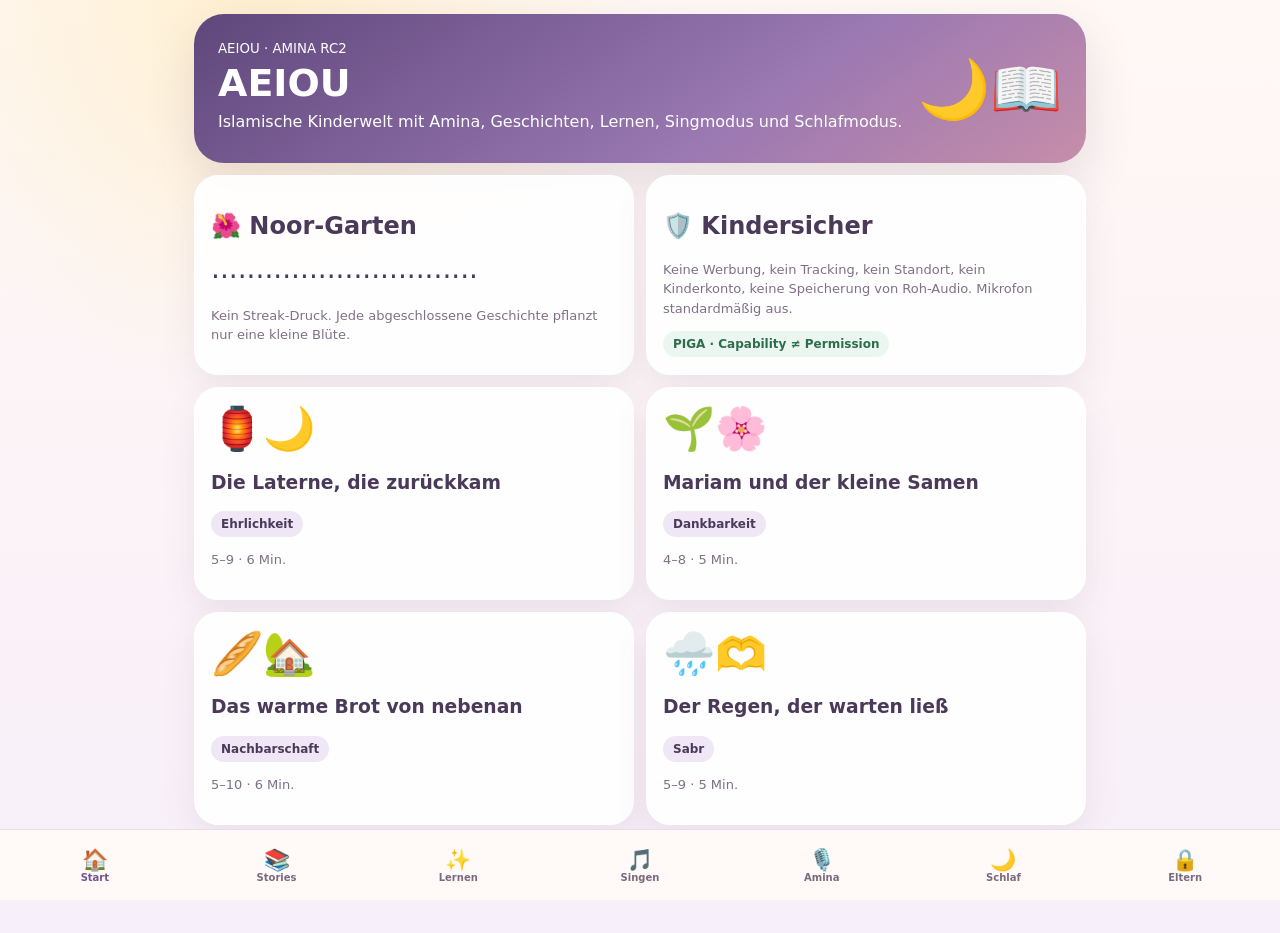
==== aeiou/index.html @ aceead56 "feat(aeiou): publish rendered Amina RC2" ====
<!doctype html><html lang="de"><head><meta charset="utf-8"><meta name="viewport" content="width=device-width,initial-scale=1,viewport-fit=cover"><meta name="theme-color" content="#72538f"><link rel="manifest" href="./manifest.webmanifest"><title>AEIOU – Amina RC2</title><style>
:root{--ink:#4b3959;--vio:#72538f;--rose:#f4c5d2;--gold:#f4cf7b;--bg:#fff8f5;--card:#fff;--muted:#806f87}*{box-sizing:border-box}body{margin:0;background:radial-gradient(circle at 20% 0,#fff0d1,transparent 28%),linear-gradient(180deg,#fff8f5,#f7eff9);color:var(--ink);font-family:ui-rounded,system-ui,-apple-system,"Segoe UI",sans-serif}.shell{max-width:920px;margin:auto;padding:14px 14px 108px}.hero{padding:24px;border-radius:30px;background:linear-gradient(145deg,#5e477b,#9a78b2 62%,#c68ea9);color:#fff;box-shadow:0 18px 48px #5d406126}.hero h1{margin:4px 0;font-size:38px}.hero p{margin:5px 0;line-height:1.5}.row{display:flex;gap:9px;flex-wrap:wrap;align-items:center}.grid{display:grid;grid-template-columns:repeat(2,1fr);gap:12px;margin-top:12px}.card{background:#ffffffed;border:1px solid #fff;border-radius:24px;padding:16px;box-shadow:0 14px 34px #684e6c18}.story{cursor:pointer}.art{font-size:42px}.muted{color:var(--muted);font-size:13px;line-height:1.5}.pill{display:inline-block;padding:6px 10px;border-radius:999px;background:#f0e7f6;font-size:12px;font-weight:800}button,input,select{font:inherit}button{border:0;border-radius:15px;min-height:44px;padding:10px 14px;background:var(--vio);color:#fff;font-weight:800}button.secondary{background:#f0e7f6;color:var(--ink)}button.gold{background:linear-gradient(135deg,#f6d98c,#e9ad64);color:#5a411b}input,select{width:100%;min-height:48px;border:1px solid #e4d7e7;border-radius:14px;padding:10px;background:#fff;color:var(--ink)}.answer{margin-top:10px;padding:13px;border-radius:14px;background:#f3ecf8;line-height:1.5}.nav{position:fixed;left:0;right:0;bottom:0;display:grid;grid-template-columns:repeat(7,1fr);background:#fffaf8f2;backdrop-filter:blur(14px);border-top:1px solid #eadde8;padding:6px 4px calc(6px + env(safe-area-inset-bottom));z-index:30}.nav button{background:transparent;color:#7a697f;font-size:10px;padding:4px 2px;min-height:58px}.nav .on{color:var(--vio)}.nav b{display:block;font-size:21px}.storybody{font-size:19px;line-height:1.65}.garden{display:grid;grid-template-columns:repeat(6,1fr);gap:6px;font-size:28px}.setting{display:flex;justify-content:space-between;gap:12px;align-items:center;padding:12px 0;border-bottom:1px solid #eee4ed}.safe{background:#eaf6ef;color:#2e6c4f}.warn{background:#fff1df;color:#8b5c24}.lyrics{white-space:pre-line;font-size:18px;line-height:1.7;padding:14px;border-radius:18px;background:#f6eff9}@media(max-width:620px){.grid{grid-template-columns:1fr}.hero h1{font-size:32px}.nav span{display:none}.garden{grid-template-columns:repeat(5,1fr)}}
</style></head><body><div id="app"></div><script>
const BUILD="aeiou-rc2-live-2026-09-03",STORIES=[{"id":"laterne","title":"Die Laterne, die zurückkam","value":"Ehrlichkeit","age":"5–9","min":6,"art":"🏮🌙","body":"Samir findet vor dem Haus eine wunderschöne Laterne. Obwohl er sie gern behalten würde, sucht er ihre Besitzerin. Als die Nachbarin erleichtert lächelt, merkt Samir: Ehrlichkeit macht das Herz leicht."},{"id":"samen","title":"Mariam und der kleine Samen","value":"Dankbarkeit","age":"4–8","min":5,"art":"🌱🌸","body":"Mariam gießt jeden Morgen einen winzigen Samen. Sie freut sich über Wasser, Sonne und Erde. Als die erste Blüte erscheint, versteht sie, dass auch kleine Dinge große Dankbarkeit wecken können."},{"id":"brot","title":"Das warme Brot von nebenan","value":"Nachbarschaft","age":"5–10","min":6,"art":"🥖🏡","body":"Yusuf und Lina bemerken eine neue Familie nebenan. Sie bringen warmes Brot und eine kleine Willkommenskarte. Aus einem freundlichen Anfang entsteht eine neue Freundschaft."},{"id":"regen","title":"Der Regen, der warten ließ","value":"Sabr","age":"5–9","min":5,"art":"🌧️🫶","body":"Amina plant ein Picknick, doch plötzlich regnet es. Statt sich lange zu ärgern, baut die Familie drinnen eine gemütliche Picknickhöhle. Amina entdeckt, dass Geduld Platz für neue Ideen schafft."},{"id":"dattel","title":"Die letzte Dattel","value":"Teilen","age":"4–8","min":5,"art":"🌴✨","body":"Bilal hat nur noch eine Dattel, sein Freund aber keinen Snack. Bilal teilt sie in zwei kleine Hälften. Beide merken: Großzügigkeit hängt nicht davon ab, wie viel man besitzt."},{"id":"stern","title":"Soraya und der mutige Stern","value":"Verzeihen","age":"5–10","min":6,"art":"⭐💗","body":"Nach einem Streit liegt Sorayas Papierstern zerrissen auf dem Tisch. Soraya findet den Mut für den ersten Schritt. Gemeinsam entschuldigen sich die Geschwister und kleben den Stern wieder zusammen."},{"id":"schuhe","title":"Die leise gute Tat","value":"Gute Absicht","age":"4–8","min":4,"art":"👟🌿","body":"Nura stellt im Flur alle Schuhe ordentlich hin, ohne jemandem davon zu erzählen. Niemand klatscht. Trotzdem fühlt sich die gute Tat richtig an."},{"id":"apfel","title":"Der geteilte Apfel","value":"Großzügigkeit","age":"4–8","min":4,"art":"🍎🤲","body":"Omar merkt, dass sein Freund sein Frühstück vergessen hat. Er teilt seinen Apfel. Aus zwei Hälften wird ein Moment echter Freundschaft."},{"id":"tasse","title":"Das ehrliche Herz","value":"Wahrhaftigkeit","age":"5–9","min":5,"art":"☕🌼","body":"Sara stößt aus Versehen eine Tasse um. Erst möchte sie schweigen, dann erzählt sie ehrlich, was passiert ist. Gemeinsam wird alles wieder sauber."},{"id":"garten","title":"Der Noor-Garten","value":"Gute Gewohnheiten","age":"5–10","min":6,"art":"🌺🪴","body":"Jeden Tag pflanzt Ilyas symbolisch eine Blüte für eine gute Tat: helfen, teilen, freundlich sprechen. Bald ist sein Noor-Garten voller kleiner Erinnerungen an das Gute."},{"id":"bruecke","title":"Die Brücke aus guten Worten","value":"Freundlichkeit","age":"5–10","min":6,"art":"🌉💬","body":"Zwei Kinder streiten beim Spielen. Ein freundliches Wort macht den Anfang, ein zweites baut die Brücke. Am Ende spielen beide wieder zusammen."},{"id":"rucksack","title":"Der leichte Rucksack","value":"Vergebung","age":"6–10","min":6,"art":"🎒🕊️","body":"Mina stellt sich vor, Ärger wäre ein schwerer Stein im Rucksack. Als sie verzeiht, fühlt sich der Rucksack leichter an. Sie lernt: Loslassen kann Mut brauchen."},{"id":"wasser","title":"Ein Becher Wasser","value":"Hilfsbereitschaft","age":"4–8","min":4,"art":"💧🌷","body":"Amir sieht, dass sein Großvater durstig ist. Er bringt ihm einen Becher Wasser, noch bevor jemand darum bittet. Kleine Aufmerksamkeit kann sehr viel bedeuten."},{"id":"mond","title":"Der Mond am Fenster","value":"Ruhe","age":"4–8","min":5,"art":"🌙🛏️","body":"Vor dem Schlafen ist Lina noch aufgeregt. Sie schaut auf den Mond, atmet langsam und denkt an drei schöne Dinge des Tages. Ihr Herz wird ruhig."},{"id":"karte","title":"Die Karte für Oma","value":"Familie","age":"4–9","min":4,"art":"💌🌸","body":"Die Kinder basteln eine Karte für ihre Oma. Jede Blume steht für etwas, das sie an ihr lieben. Die Karte wird zu einem kleinen Familien-Schatz."},{"id":"spielplatz","title":"Ein Platz für alle","value":"Respekt","age":"5–10","min":5,"art":"🛝🤝","body":"Auf dem Spielplatz ist ein neues Kind sehr still. Mariam macht Platz und lädt es freundlich ein. Bald wird aus Unsicherheit gemeinsames Lachen."},{"id":"fehler","title":"Der schiefe Turm","value":"Mut zum Lernen","age":"5–9","min":5,"art":"🧱✨","body":"Yusuf baut einen Turm, der immer wieder umfällt. Statt aufzugeben, probiert er ruhig weiter. Am Ende steht nicht der höchste, sondern sein bester Turm."},{"id":"familie","title":"Das Licht im Wohnzimmer","value":"Familienliebe","age":"4–9","min":5,"art":"🏠💛","body":"Als der Strom kurz ausfällt, sitzt die Familie zusammen bei einer kleinen Lampe. Sie erzählen Geschichten und lachen. Die Kinder merken: Wärme kommt nicht nur aus einer Steckdose."}],SONGS=[{"title":"Kleine Herzen","theme":"Gute Taten","lyrics":"Kleine Herzen, helles Licht,\nfreundlich sein vergisst man nicht.\nSchritt für Schritt und Tag für Tag,\ngutes tun, so gut ich mag."},{"title":"Alhamdulillah-Tag","theme":"Dankbarkeit","lyrics":"Morgens Sonne, abends Stern,\nDanke sagen hab ich gern.\nFür ein Lachen, Brot und Spiel,\nAlhamdulillah – danke für so viel."},{"title":"Sabr-Song","theme":"Geduld","lyrics":"Langsam wächst der kleine Baum,\nheute klein und morgen kaum.\nIch bleib ruhig, Schritt für Schritt,\nSabr nimmt mein Herzchen mit."},{"title":"Teilen macht hell","theme":"Großzügigkeit","lyrics":"Eine Hälfte für dich, eine für mich,\nteilen macht das Herz ganz licht.\nEine Hand hilft, eine Hand gibt,\nschön ist, wer das Gute liebt."},{"title":"Leise wird die Nacht","theme":"Schlaf","lyrics":"Leise wird die Nacht nun hier,\nRuhe wohnt jetzt nah bei mir.\nMit Bismillah schlaf ich ein,\nmorgen darf ein neuer Tag sein."},{"title":"Ein gutes Wort","theme":"Freundlichkeit","lyrics":"Ein gutes Wort, ein kleines Licht,\nein Lächeln, das die Sorge bricht.\nIch helfe dir, du hilfst mir,\nFreundlichkeit beginnt schon hier."},{"title":"Unser warmes Zuhause","theme":"Familie","lyrics":"Hand in Hand und Herz an Herz,\nwir teilen Freude, tragen Schmerz.\nMit Liebe wächst in unserm Haus,\nein warmes Licht von innen raus."},{"title":"Noor-Garten","theme":"Gute Gewohnheiten","lyrics":"Eine Blüte für ein gutes Wort,\neine für Hilfe hier und dort.\nJeden Tag ein kleines Licht,\nmein Noor-Garten vergisst es nicht."}],LEARN=[["Bismillah","Ein bewusster guter Start: Viele muslimische Familien sagen Bismillah vor alltäglichen guten Dingen.","🌙"],["Alhamdulillah","Ein Ausdruck von Dankbarkeit gegenüber Allah. Nenne heute drei Dinge, für die du dankbar bist.","🌼"],["Sabr","Geduldig beim Guten bleiben, auch wenn etwas Zeit braucht oder schwierig ist.","🌱"],["Sadaqah","Freiwillige Wohltätigkeit kann Geld, Hilfe, Zeit, Teilen oder ein freundliches Wort sein.","🤲"],["Salam","Ein freundlicher Friedensgruß, mit dem Menschen einander Respekt und Nähe zeigen.","🕊️"],["Adab","Gutes Benehmen: freundlich sprechen, zuhören, respektvoll sein und andere gut behandeln.","✨"]];
const SAFE='Darüber bin ich nicht sicher genug. Frag bitte gemeinsam mit einem Elternteil eine vertrauenswürdige Lehrkraft. Wir können gern über eine Geschichte, Freundlichkeit oder Dankbarkeit sprechen.';
const D={voice:true,mic:false,chant:true};let S={view:'home',story:null,song:0,q:'',ans:'Assalamu alaikum! Ich bin Amina. Sag „Hey Amina“ oder frag mich etwas über Geschichten, gute Werte und Lernen.',settings:load('aeiou.rc2.settings',D),prog:load('aeiou.rc2.progress',{done:[],fav:[]}),gate:false};const A=document.getElementById('app');function load(k,d){try{return Object.assign({},d,JSON.parse(localStorage.getItem(k)||'{}'))}catch{return Object.assign({},d)}}function save(){localStorage.setItem('aeiou.rc2.settings',JSON.stringify(S.settings));localStorage.setItem('aeiou.rc2.progress',JSON.stringify(S.prog))}function esc(x){return String(x??'').replace(/[&<>"]/g,c=>({'&':'&amp;','<':'&lt;','>':'&gt;','"':'&quot;'}[c]))}function nav(){let n=[['home','🏠','Start'],['stories','📚','Stories'],['learn','✨','Lernen'],['songs','🎵','Singen'],['amina','🎙️','Amina'],['sleep','🌙','Schlaf'],['parents','🔒','Eltern']];return '<nav class="nav">'+n.map(x=>'<button data-nav="'+x[0]+'" class="'+(S.view===x[0]?'on':'')+'"><b>'+x[1]+'</b><span>'+x[2]+'</span></button>').join('')+'</nav>'}function hero(t,p,e){return '<section class="hero"><div class="row" style="justify-content:space-between"><div><small>AEIOU · AMINA RC2</small><h1>'+esc(t)+'</h1><p>'+esc(p)+'</p></div><div style="font-size:58px">'+e+'</div></div></section>'}function tile(s){return '<article class="card story" data-story="'+s.id+'"><div class="art">'+s.art+'</div><h3>'+esc(s.title)+'</h3><span class="pill">'+esc(s.value)+'</span><p class="muted">'+s.age+' · '+s.min+' Min.</p></article>'}function home(){let flowers=Math.min(30,S.prog.done.length);return '<main class="shell">'+hero('AEIOU','Islamische Kinderwelt mit Amina, Geschichten, Lernen, Singmodus und Schlafmodus.','🌙📖')+'<div class="grid"><div class="card"><h2>🌺 Noor-Garten</h2><div class="garden">'+Array.from({length:30},(_,i)=>i<flowers?'🌸':'·').join('')+'</div><p class="muted">Kein Streak-Druck. Jede abgeschlossene Geschichte pflanzt nur eine kleine Blüte.</p></div><div class="card"><h2>🛡️ Kindersicher</h2><p class="muted">Keine Werbung, kein Tracking, kein Standort, kein Kinderkonto, keine Speicherung von Roh-Audio. Mikrofon standardmäßig aus.</p><span class="pill safe">PIGA · Capability ≠ Permission</span></div></div><div class="grid">'+STORIES.slice(0,4).map(tile).join('')+'</div></main>'+nav()}function stories(){return '<main class="shell">'+hero('Noor Stories','18 vollständige, originale Geschichten über gute Werte.','📚✨')+'<div class="grid">'+STORIES.map(tile).join('')+'</div></main>'+nav()}function reader(){let s=S.story||STORIES[0],done=S.prog.done.includes(s.id);return '<main class="shell">'+hero(s.title,s.value,s.art)+'<div class="card"><p class="storybody">'+esc(s.body)+'</p><div class="row"><button data-speak="'+esc(s.body)+'">🔊 Vorlesen</button><button class="secondary" data-fav>♡ Favorit</button><button class="gold" data-finish>'+(done?'✓ Abgeschlossen':'🌸 Abschließen')+'</button></div></div><button class="secondary" data-nav="stories">← Zur Bibliothek</button></main>'+nav()}function learn(){return '<main class="shell">'+hero('Entdecken','Kleine Lernkarten für Begriffe und gute Gewohnheiten.','🌱✨')+'<div class="grid">'+LEARN.map(x=>'<div class="card"><div class="art">'+x[2]+'</div><h2>'+esc(x[0])+'</h2><p>'+esc(x[1])+'</p><button class="secondary" data-speak="'+esc(x[0]+'. '+x[1])+'">🔊 Anhören</button></div>').join('')+'</div></main>'+nav()}function songs(){let s=SONGS[S.song];return '<main class="shell">'+hero('Singmodus','8 originale Lernlieder. Lokale Melodie + Sprach-Chant; keine Behauptung einer neuronalen Gesangsstimme.','🎵🌸')+'<div class="card"><select id="song">'+SONGS.map((x,i)=>'<option value="'+i+'" '+(i===S.song?'selected':'')+'>'+esc(x.title)+' · '+esc(x.theme)+'</option>').join('')+'</select><div class="lyrics">'+esc(s.lyrics)+'</div><div class="row"><button class="gold" data-sing>▶ Melodie + Chant</button><button class="secondary" data-speak="'+esc(s.lyrics)+'">🔊 Nur Stimme</button></div></div></main>'+nav()}function localAnswer(q){q=q.toLowerCase();if(/adresse|schule|telefon|handy|foto|email|standort|passwort|treffen|url|link/.test(q))return 'Über private Daten sprechen wir hier nicht. Frag bitte deine Eltern. Wollen wir über eine Geschichte oder eine gute Tat reden?';if(/sabr|geduld/.test(q))return 'Sabr bedeutet, geduldig beim Guten zu bleiben, auch wenn etwas Zeit braucht. Stell dir einen Samen vor: Du gießt ihn weiter, obwohl die Blüte noch nicht da ist.';if(/dank|alhamdulillah/.test(q))return 'Dankbarkeit kann klein beginnen. Nenne drei Dinge, die heute schön waren – vielleicht ein Lachen, Wasser oder ein gemütlicher Moment.';if(/geschichte|erzähl/.test(q))return STORIES[Math.floor(Math.random()*STORIES.length)].body;if(/teilen|sadaqah/.test(q))return 'Teilen muss nicht groß sein. Zeit, Hilfe, ein freundliches Wort oder etwas von deinem Snack können schon wertvoll sein.';return SAFE}function amina(){return '<main class="shell">'+hero('Amina','Sichere lokale Begleiterin. „Hey Amina“ ist nur im Vordergrund aktiv; kein Always-on-Mikrofon.','🎙️🌙')+'<div class="card"><input id="q" maxlength="240" placeholder="Frag Amina …" value="'+esc(S.q)+'"><div class="row" style="margin-top:10px"><button data-ask>Antwort</button><button class="secondary" data-mic>🎙️ Hey Amina</button></div><div class="answer">'+esc(S.ans)+'</div><p class="muted">Cloud-AI bleibt im kanonischen App-Pfad Eltern-authentifiziert. Dieser öffentliche Live-Fallback nutzt absichtlich den lokalen sicheren Modus.</p></div></main>'+nav()}function sleep(){return '<main class="shell">'+hero('Schlafmodus','Ruhige Abendbegleitung ohne Druck und ohne Hintergrundaktivität.','🌙🛏️')+'<div class="card"><h2>Leise wird die Nacht</h2><p class="storybody">Leg das Gerät bequem hin. Atme langsam ein und aus. Denk an drei schöne Dinge von heute. Mit Bismillah darf der Tag nun ruhig enden.</p><div class="row"><button data-speak="Leg das Gerät bequem hin. Atme langsam ein und aus. Denk an drei schöne Dinge von heute. Mit Bismillah darf der Tag nun ruhig enden.">🔊 Ruhig vorlesen</button><button class="secondary" data-speak="Leise wird die Nacht nun hier. Ruhe wohnt jetzt nah bei mir. Mit Bismillah schlaf ich ein. Morgen darf ein neuer Tag sein.">🎵 Schlaflied</button></div></div></main>'+nav()}function parents(){if(!S.gate)return '<main class="shell">'+hero('Elternbereich','Kurze Erwachsenen-Schranke.','🔒')+'<div class="card"><p>Bitte lösen: <b>7 + 5 = ?</b></p><input id="gate" inputmode="numeric"><button style="margin-top:9px" data-unlock>Öffnen</button></div></main>'+nav();return '<main class="shell">'+hero('Elternbereich','Freigaben und Glassbox-Status.','🔒🌿')+'<div class="card">'+[['voice','Vorlesen'],['mic','Mikrofon · Standard aus'],['chant','Stimme im Singmodus']].map(x=>'<div class="setting"><b>'+x[1]+'</b><button class="secondary" data-toggle="'+x[0]+'">'+(S.settings[x[0]]?'AN':'AUS')+'</button></div>').join('')+'</div><div class="card"><h2>Glassbox</h2><p class="muted">Keine Werbung · kein Tracking · kein Standort · kein Kinderkonto · keine Roh-Audio-Speicherung. UNKNOWN wird nicht stillschweigend zu Erfolg. A7SEM Reverse nach jeder relevanten Entscheidung.</p><button class="secondary" data-reset>Lokalen Fortschritt löschen</button></div></main>'+nav()}function speak(t,r=.92){if(!S.settings.voice||!('speechSynthesis'in window))return;speechSynthesis.cancel();let u=new SpeechSynthesisUtterance(t);u.lang='de-DE';u.rate=r;let vs=speechSynthesis.getVoices();let v=vs.find(x=>/^de/i.test(x.lang)&&/female|anna|katja|helena|petra|vicki|victoria|google.*deutsch/i.test((x.name||'')+' '+(x.voiceURI||'')))||vs.find(x=>/^de/i.test(x.lang));if(v)u.voice=v;speechSynthesis.speak(u)}function sing(){let AC=window.AudioContext||window.webkitAudioContext;if(!AC){speak(SONGS[S.song].lyrics,.82);return}let c=new AC(),g=c.createGain();g.gain.value=.08;g.connect(c.destination);let now=c.currentTime+.05,notes=[261.6,293.7,329.6,392,440,392,329.6,293.7];SONGS[S.song].lyrics.split(/s+/).forEach((w,i)=>{let o=c.createOscillator(),v=c.createGain();o.type='triangle';o.frequency.value=notes[i%notes.length];v.gain.setValueAtTime(.001,now);v.gain.exponentialRampToValueAtTime(.5,now+.02);v.gain.exponentialRampToValueAtTime(.001,now+.22);o.connect(v).connect(g);o.start(now);o.stop(now+.25);now+=.23});if(S.settings.chant)speak(SONGS[S.song].lyrics,.82);setTimeout(()=>c.close().catch(()=>{}),Math.max(500,(now-c.currentTime)*1000+200))}function render(){A.innerHTML=S.view==='home'?home():S.view==='stories'?stories():S.view==='reader'?reader():S.view==='learn'?learn():S.view==='songs'?songs():S.view==='amina'?amina():S.view==='sleep'?sleep():parents();bind()}function bind(){document.querySelectorAll('[data-nav]').forEach(e=>e.onclick=()=>{S.view=e.dataset.nav;render()});document.querySelectorAll('[data-story]').forEach(e=>e.onclick=()=>{S.story=STORIES.find(x=>x.id===e.dataset.story)||STORIES[0];S.view='reader';render()});document.querySelectorAll('[data-speak]').forEach(e=>e.onclick=()=>speak(e.dataset.speak));let x=document.querySelector('[data-finish]');if(x)x.onclick=()=>{let id=S.story.id;if(!S.prog.done.includes(id))S.prog.done.push(id);save();S.view='home';render()};x=document.querySelector('[data-fav]');if(x)x.onclick=()=>{let id=S.story.id;S.prog.fav=S.prog.fav.includes(id)?S.prog.fav.filter(y=>y!==id):[...S.prog.fav,id];save();render()};x=document.getElementById('song');if(x)x.onchange=()=>{S.song=Number(x.value);render()};x=document.querySelector('[data-sing]');if(x)x.onclick=sing;x=document.querySelector('[data-ask]');if(x)x.onclick=()=>{S.q=(document.getElementById('q').value||'').trim();S.ans=S.q?localAnswer(S.q):S.ans;speak(S.ans);render()};x=document.querySelector('[data-mic]');if(x)x.onclick=()=>{if(!S.settings.mic){alert('Mikrofon ist im Elternbereich ausgeschaltet.');return}let R=window.SpeechRecognition||window.webkitSpeechRecognition;if(!R){alert('Spracherkennung wird hier nicht unterstützt. Bitte tippen.');return}let r=new R();r.lang='de-DE';r.interimResults=false;r.onresult=e=>{S.q=e.results[0][0].transcript;S.ans=localAnswer(S.q);speak(S.ans);render()};r.onerror=()=>alert('Mikrofon nicht verfügbar. Bitte tippen.');r.start()};x=document.querySelector('[data-unlock]');if(x)x.onclick=()=>{if(Number(document.getElementById('gate').value)===12){S.gate=true;render()}else alert('Bitte noch einmal versuchen.')};document.querySelectorAll('[data-toggle]').forEach(e=>e.onclick=()=>{S.settings[e.dataset.toggle]=!S.settings[e.dataset.toggle];save();render()});x=document.querySelector('[data-reset]');if(x)x.onclick=()=>{if(confirm('Lokalen Fortschritt wirklich löschen?')){S.prog={done:[],fav:[]};save();render()}}}render();if('serviceWorker'in navigator&&location.protocol==='https:')window.addEventListener('load',()=>navigator.serviceWorker.register('./sw.js').catch(()=>{}));
</script></body></html>
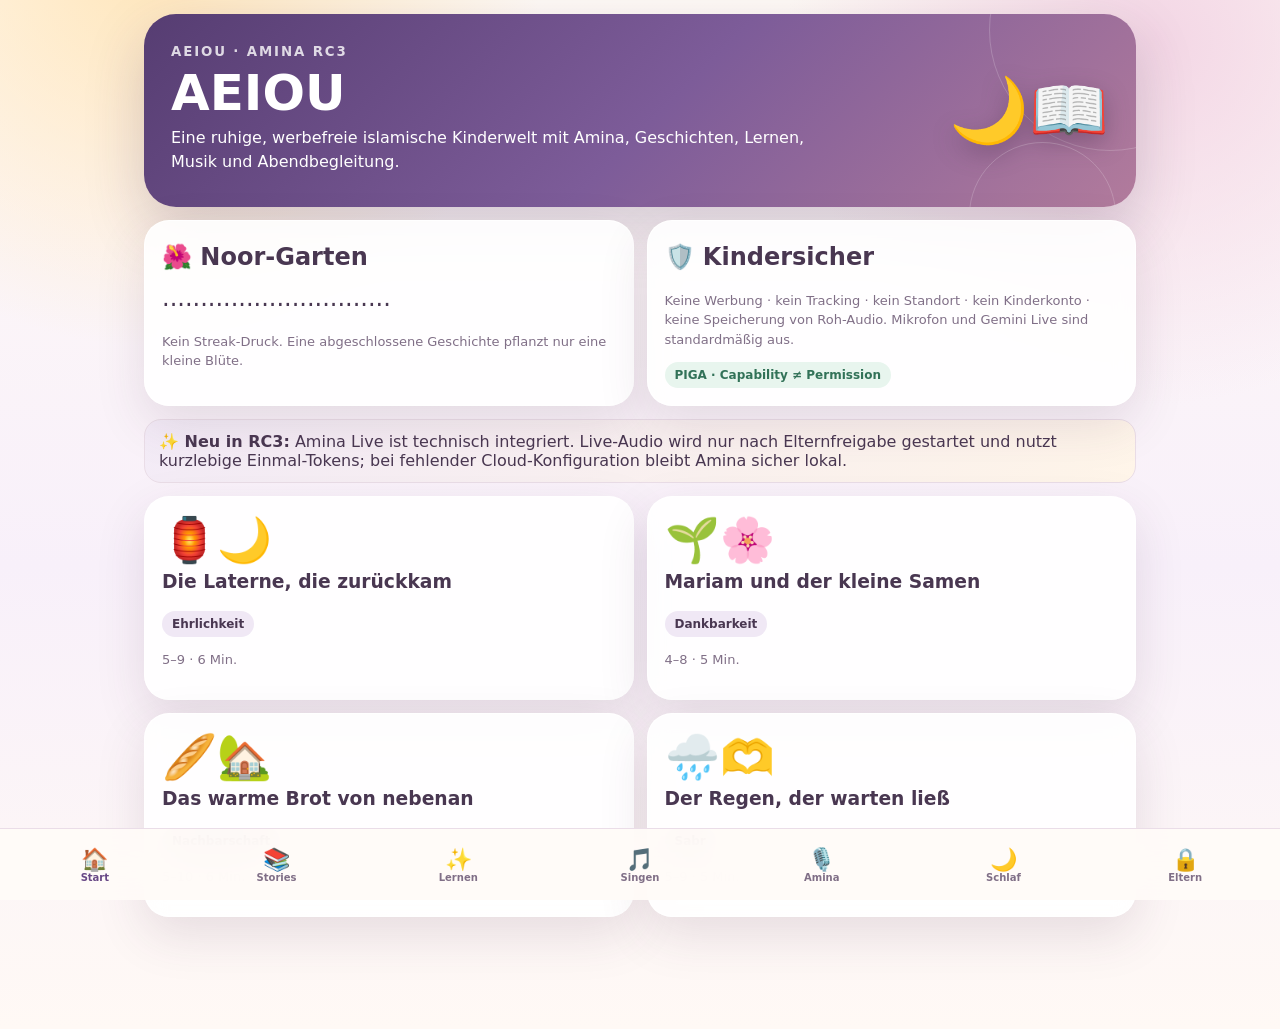
==== commit b3e22340: "feat(aeiou): market-ready RC3 with governed Gemini Live Amina" ====
--- a/aeiou/index.html
+++ b/aeiou/index.html
@@ -1,7 +1,92 @@
-<!doctype html><html lang="de"><head><meta charset="utf-8"><meta name="viewport" content="width=device-width,initial-scale=1,viewport-fit=cover"><meta name="theme-color" content="#72538f"><link rel="manifest" href="./manifest.webmanifest"><title>AEIOU – Amina RC2</title><style>
-:root{--ink:#4b3959;--vio:#72538f;--rose:#f4c5d2;--gold:#f4cf7b;--bg:#fff8f5;--card:#fff;--muted:#806f87}*{box-sizing:border-box}body{margin:0;background:radial-gradient(circle at 20% 0,#fff0d1,transparent 28%),linear-gradient(180deg,#fff8f5,#f7eff9);color:var(--ink);font-family:ui-rounded,system-ui,-apple-system,"Segoe UI",sans-serif}.shell{max-width:920px;margin:auto;padding:14px 14px 108px}.hero{padding:24px;border-radius:30px;background:linear-gradient(145deg,#5e477b,#9a78b2 62%,#c68ea9);color:#fff;box-shadow:0 18px 48px #5d406126}.hero h1{margin:4px 0;font-size:38px}.hero p{margin:5px 0;line-height:1.5}.row{display:flex;gap:9px;flex-wrap:wrap;align-items:center}.grid{display:grid;grid-template-columns:repeat(2,1fr);gap:12px;margin-top:12px}.card{background:#ffffffed;border:1px solid #fff;border-radius:24px;padding:16px;box-shadow:0 14px 34px #684e6c18}.story{cursor:pointer}.art{font-size:42px}.muted{color:var(--muted);font-size:13px;line-height:1.5}.pill{display:inline-block;padding:6px 10px;border-radius:999px;background:#f0e7f6;font-size:12px;font-weight:800}button,input,select{font:inherit}button{border:0;border-radius:15px;min-height:44px;padding:10px 14px;background:var(--vio);color:#fff;font-weight:800}button.secondary{background:#f0e7f6;color:var(--ink)}button.gold{background:linear-gradient(135deg,#f6d98c,#e9ad64);color:#5a411b}input,select{width:100%;min-height:48px;border:1px solid #e4d7e7;border-radius:14px;padding:10px;background:#fff;color:var(--ink)}.answer{margin-top:10px;padding:13px;border-radius:14px;background:#f3ecf8;line-height:1.5}.nav{position:fixed;left:0;right:0;bottom:0;display:grid;grid-template-columns:repeat(7,1fr);background:#fffaf8f2;backdrop-filter:blur(14px);border-top:1px solid #eadde8;padding:6px 4px calc(6px + env(safe-area-inset-bottom));z-index:30}.nav button{background:transparent;color:#7a697f;font-size:10px;padding:4px 2px;min-height:58px}.nav .on{color:var(--vio)}.nav b{display:block;font-size:21px}.storybody{font-size:19px;line-height:1.65}.garden{display:grid;grid-template-columns:repeat(6,1fr);gap:6px;font-size:28px}.setting{display:flex;justify-content:space-between;gap:12px;align-items:center;padding:12px 0;border-bottom:1px solid #eee4ed}.safe{background:#eaf6ef;color:#2e6c4f}.warn{background:#fff1df;color:#8b5c24}.lyrics{white-space:pre-line;font-size:18px;line-height:1.7;padding:14px;border-radius:18px;background:#f6eff9}@media(max-width:620px){.grid{grid-template-columns:1fr}.hero h1{font-size:32px}.nav span{display:none}.garden{grid-template-columns:repeat(5,1fr)}}
-</style></head><body><div id="app"></div><script>
-const BUILD="aeiou-rc2-live-2026-09-03",STORIES=[{"id":"laterne","title":"Die Laterne, die zurückkam","value":"Ehrlichkeit","age":"5–9","min":6,"art":"🏮🌙","body":"Samir findet vor dem Haus eine wunderschöne Laterne. Obwohl er sie gern behalten würde, sucht er ihre Besitzerin. Als die Nachbarin erleichtert lächelt, merkt Samir: Ehrlichkeit macht das Herz leicht."},{"id":"samen","title":"Mariam und der kleine Samen","value":"Dankbarkeit","age":"4–8","min":5,"art":"🌱🌸","body":"Mariam gießt jeden Morgen einen winzigen Samen. Sie freut sich über Wasser, Sonne und Erde. Als die erste Blüte erscheint, versteht sie, dass auch kleine Dinge große Dankbarkeit wecken können."},{"id":"brot","title":"Das warme Brot von nebenan","value":"Nachbarschaft","age":"5–10","min":6,"art":"🥖🏡","body":"Yusuf und Lina bemerken eine neue Familie nebenan. Sie bringen warmes Brot und eine kleine Willkommenskarte. Aus einem freundlichen Anfang entsteht eine neue Freundschaft."},{"id":"regen","title":"Der Regen, der warten ließ","value":"Sabr","age":"5–9","min":5,"art":"🌧️🫶","body":"Amina plant ein Picknick, doch plötzlich regnet es. Statt sich lange zu ärgern, baut die Familie drinnen eine gemütliche Picknickhöhle. Amina entdeckt, dass Geduld Platz für neue Ideen schafft."},{"id":"dattel","title":"Die letzte Dattel","value":"Teilen","age":"4–8","min":5,"art":"🌴✨","body":"Bilal hat nur noch eine Dattel, sein Freund aber keinen Snack. Bilal teilt sie in zwei kleine Hälften. Beide merken: Großzügigkeit hängt nicht davon ab, wie viel man besitzt."},{"id":"stern","title":"Soraya und der mutige Stern","value":"Verzeihen","age":"5–10","min":6,"art":"⭐💗","body":"Nach einem Streit liegt Sorayas Papierstern zerrissen auf dem Tisch. Soraya findet den Mut für den ersten Schritt. Gemeinsam entschuldigen sich die Geschwister und kleben den Stern wieder zusammen."},{"id":"schuhe","title":"Die leise gute Tat","value":"Gute Absicht","age":"4–8","min":4,"art":"👟🌿","body":"Nura stellt im Flur alle Schuhe ordentlich hin, ohne jemandem davon zu erzählen. Niemand klatscht. Trotzdem fühlt sich die gute Tat richtig an."},{"id":"apfel","title":"Der geteilte Apfel","value":"Großzügigkeit","age":"4–8","min":4,"art":"🍎🤲","body":"Omar merkt, dass sein Freund sein Frühstück vergessen hat. Er teilt seinen Apfel. Aus zwei Hälften wird ein Moment echter Freundschaft."},{"id":"tasse","title":"Das ehrliche Herz","value":"Wahrhaftigkeit","age":"5–9","min":5,"art":"☕🌼","body":"Sara stößt aus Versehen eine Tasse um. Erst möchte sie schweigen, dann erzählt sie ehrlich, was passiert ist. Gemeinsam wird alles wieder sauber."},{"id":"garten","title":"Der Noor-Garten","value":"Gute Gewohnheiten","age":"5–10","min":6,"art":"🌺🪴","body":"Jeden Tag pflanzt Ilyas symbolisch eine Blüte für eine gute Tat: helfen, teilen, freundlich sprechen. Bald ist sein Noor-Garten voller kleiner Erinnerungen an das Gute."},{"id":"bruecke","title":"Die Brücke aus guten Worten","value":"Freundlichkeit","age":"5–10","min":6,"art":"🌉💬","body":"Zwei Kinder streiten beim Spielen. Ein freundliches Wort macht den Anfang, ein zweites baut die Brücke. Am Ende spielen beide wieder zusammen."},{"id":"rucksack","title":"Der leichte Rucksack","value":"Vergebung","age":"6–10","min":6,"art":"🎒🕊️","body":"Mina stellt sich vor, Ärger wäre ein schwerer Stein im Rucksack. Als sie verzeiht, fühlt sich der Rucksack leichter an. Sie lernt: Loslassen kann Mut brauchen."},{"id":"wasser","title":"Ein Becher Wasser","value":"Hilfsbereitschaft","age":"4–8","min":4,"art":"💧🌷","body":"Amir sieht, dass sein Großvater durstig ist. Er bringt ihm einen Becher Wasser, noch bevor jemand darum bittet. Kleine Aufmerksamkeit kann sehr viel bedeuten."},{"id":"mond","title":"Der Mond am Fenster","value":"Ruhe","age":"4–8","min":5,"art":"🌙🛏️","body":"Vor dem Schlafen ist Lina noch aufgeregt. Sie schaut auf den Mond, atmet langsam und denkt an drei schöne Dinge des Tages. Ihr Herz wird ruhig."},{"id":"karte","title":"Die Karte für Oma","value":"Familie","age":"4–9","min":4,"art":"💌🌸","body":"Die Kinder basteln eine Karte für ihre Oma. Jede Blume steht für etwas, das sie an ihr lieben. Die Karte wird zu einem kleinen Familien-Schatz."},{"id":"spielplatz","title":"Ein Platz für alle","value":"Respekt","age":"5–10","min":5,"art":"🛝🤝","body":"Auf dem Spielplatz ist ein neues Kind sehr still. Mariam macht Platz und lädt es freundlich ein. Bald wird aus Unsicherheit gemeinsames Lachen."},{"id":"fehler","title":"Der schiefe Turm","value":"Mut zum Lernen","age":"5–9","min":5,"art":"🧱✨","body":"Yusuf baut einen Turm, der immer wieder umfällt. Statt aufzugeben, probiert er ruhig weiter. Am Ende steht nicht der höchste, sondern sein bester Turm."},{"id":"familie","title":"Das Licht im Wohnzimmer","value":"Familienliebe","age":"4–9","min":5,"art":"🏠💛","body":"Als der Strom kurz ausfällt, sitzt die Familie zusammen bei einer kleinen Lampe. Sie erzählen Geschichten und lachen. Die Kinder merken: Wärme kommt nicht nur aus einer Steckdose."}],SONGS=[{"title":"Kleine Herzen","theme":"Gute Taten","lyrics":"Kleine Herzen, helles Licht,\nfreundlich sein vergisst man nicht.\nSchritt für Schritt und Tag für Tag,\ngutes tun, so gut ich mag."},{"title":"Alhamdulillah-Tag","theme":"Dankbarkeit","lyrics":"Morgens Sonne, abends Stern,\nDanke sagen hab ich gern.\nFür ein Lachen, Brot und Spiel,\nAlhamdulillah – danke für so viel."},{"title":"Sabr-Song","theme":"Geduld","lyrics":"Langsam wächst der kleine Baum,\nheute klein und morgen kaum.\nIch bleib ruhig, Schritt für Schritt,\nSabr nimmt mein Herzchen mit."},{"title":"Teilen macht hell","theme":"Großzügigkeit","lyrics":"Eine Hälfte für dich, eine für mich,\nteilen macht das Herz ganz licht.\nEine Hand hilft, eine Hand gibt,\nschön ist, wer das Gute liebt."},{"title":"Leise wird die Nacht","theme":"Schlaf","lyrics":"Leise wird die Nacht nun hier,\nRuhe wohnt jetzt nah bei mir.\nMit Bismillah schlaf ich ein,\nmorgen darf ein neuer Tag sein."},{"title":"Ein gutes Wort","theme":"Freundlichkeit","lyrics":"Ein gutes Wort, ein kleines Licht,\nein Lächeln, das die Sorge bricht.\nIch helfe dir, du hilfst mir,\nFreundlichkeit beginnt schon hier."},{"title":"Unser warmes Zuhause","theme":"Familie","lyrics":"Hand in Hand und Herz an Herz,\nwir teilen Freude, tragen Schmerz.\nMit Liebe wächst in unserm Haus,\nein warmes Licht von innen raus."},{"title":"Noor-Garten","theme":"Gute Gewohnheiten","lyrics":"Eine Blüte für ein gutes Wort,\neine für Hilfe hier und dort.\nJeden Tag ein kleines Licht,\nmein Noor-Garten vergisst es nicht."}],LEARN=[["Bismillah","Ein bewusster guter Start: Viele muslimische Familien sagen Bismillah vor alltäglichen guten Dingen.","🌙"],["Alhamdulillah","Ein Ausdruck von Dankbarkeit gegenüber Allah. Nenne heute drei Dinge, für die du dankbar bist.","🌼"],["Sabr","Geduldig beim Guten bleiben, auch wenn etwas Zeit braucht oder schwierig ist.","🌱"],["Sadaqah","Freiwillige Wohltätigkeit kann Geld, Hilfe, Zeit, Teilen oder ein freundliches Wort sein.","🤲"],["Salam","Ein freundlicher Friedensgruß, mit dem Menschen einander Respekt und Nähe zeigen.","🕊️"],["Adab","Gutes Benehmen: freundlich sprechen, zuhören, respektvoll sein und andere gut behandeln.","✨"]];
+<!doctype html>
+<html lang="de">
+<head>
+<meta charset="utf-8">
+<meta name="viewport" content="width=device-width,initial-scale=1,viewport-fit=cover">
+<meta name="theme-color" content="#65477f">
+<meta name="description" content="AEIOU – Islamische Kinderwelt mit Amina, Noor Stories, Lernen, Singmodus und Schlafmodus.">
+<link rel="manifest" href="./manifest.webmanifest">
+<title>AEIOU – Amina RC3</title>
+<style>
+:root{--ink:#493751;--vio:#684886;--vio2:#9270aa;--rose:#e9afc4;--gold:#e7bd67;--cream:#fff9f4;--muted:#806f87;--line:#eadfea;--ok:#327258;--warn:#8a602b;--bad:#a3485c;--shadow:0 18px 50px rgba(76,48,79,.13)}*{box-sizing:border-box}html{scroll-behavior:smooth}body{margin:0;background:radial-gradient(circle at 12% -4%,#ffe6bb 0,transparent 25%),radial-gradient(circle at 90% 4%,#f3d6e5 0,transparent 24%),linear-gradient(180deg,#fffaf6 0,#f8f0fa 55%,#fff9f5 100%);color:var(--ink);font-family:ui-rounded,"SF Pro Rounded","Segoe UI",system-ui,sans-serif;min-height:100vh}.shell{max-width:1020px;margin:auto;padding:14px 14px 112px}.hero{position:relative;overflow:hidden;padding:27px;border-radius:32px;background:linear-gradient(135deg,#563d72 0,#7d5c99 52%,#b27b9c 100%);color:#fff;box-shadow:0 22px 58px rgba(75,45,82,.22)}.hero:before,.hero:after{content:"";position:absolute;border:1px solid rgba(255,255,255,.19);border-radius:999px}.hero:before{width:240px;height:240px;right:-95px;top:-105px}.hero:after{width:145px;height:145px;right:20px;bottom:-82px}.hero small{letter-spacing:.14em;font-weight:850;opacity:.8}.hero h1{font-size:clamp(34px,7vw,50px);line-height:1;margin:8px 0}.hero p{max-width:670px;margin:5px 0;line-height:1.52}.heroIcon{font-size:64px;filter:drop-shadow(0 8px 12px #38223d55)}.row{display:flex;gap:10px;flex-wrap:wrap;align-items:center}.between{justify-content:space-between}.grid{display:grid;grid-template-columns:repeat(2,minmax(0,1fr));gap:13px;margin-top:13px}.card{background:rgba(255,255,255,.9);border:1px solid rgba(255,255,255,.96);border-radius:25px;padding:17px;box-shadow:var(--shadow);backdrop-filter:blur(10px)}.card h2,.card h3{margin-top:5px}.story{cursor:pointer;transition:.18s transform,.18s box-shadow}.story:active{transform:scale(.985)}.art{font-size:44px}.pill{display:inline-flex;align-items:center;gap:5px;padding:6px 10px;border-radius:999px;background:#f0e8f5;font-size:12px;font-weight:850}.pill.ok{background:#e8f5ee;color:var(--ok)}.pill.warn{background:#fff1df;color:var(--warn)}.pill.bad{background:#fde9ee;color:var(--bad)}.muted{color:var(--muted);font-size:13px;line-height:1.5}.big{font-size:19px;line-height:1.7}button,input,select{font:inherit}button{border:0;border-radius:16px;min-height:46px;padding:11px 15px;background:linear-gradient(135deg,var(--vio),#7d5795);color:#fff;font-weight:850;box-shadow:0 8px 20px rgba(85,55,100,.12);cursor:pointer}button.secondary{background:#f1e9f5;color:var(--ink);box-shadow:none}button.gold{background:linear-gradient(135deg,#f1d185,#dba857);color:#573e19}button.stop{background:linear-gradient(135deg,#a94c65,#c46c7c)}button:disabled{opacity:.45;cursor:not-allowed}input,select{width:100%;min-height:49px;border:1px solid #e4d6e7;border-radius:15px;padding:11px 12px;background:#fff;color:var(--ink);outline:none}input:focus,select:focus{border-color:#a784b8;box-shadow:0 0 0 3px #8b64a21a}.answer{margin-top:10px;padding:14px;border-radius:17px;background:#f3ecf7;line-height:1.55}.garden{display:grid;grid-template-columns:repeat(10,1fr);gap:6px;font-size:24px}.lyrics{white-space:pre-line;font-size:18px;line-height:1.72;padding:15px;border-radius:18px;background:#f7f0f9}.setting{display:flex;justify-content:space-between;align-items:center;gap:12px;padding:12px 0;border-bottom:1px solid var(--line)}.nav{position:fixed;z-index:50;left:0;right:0;bottom:0;display:grid;grid-template-columns:repeat(7,1fr);background:rgba(255,251,248,.93);backdrop-filter:blur(18px);border-top:1px solid #eadde8;padding:5px 4px calc(5px + env(safe-area-inset-bottom))}.nav button{background:transparent;color:#806f87;box-shadow:none;font-size:10px;padding:4px 2px;min-height:61px}.nav button.on{color:var(--vio)}.nav b{display:block;font-size:22px}.liveOrb{width:116px;height:116px;margin:8px auto 15px;border-radius:50%;display:grid;place-items:center;background:radial-gradient(circle at 40% 35%,#fff 0 8%,#f8d7e7 9% 25%,#9b78b0 50%,#5e4277 78%);box-shadow:0 0 0 10px #8e6aa415,0 18px 38px #5a3a6f3b;position:relative}.liveOrb:after{content:"";position:absolute;inset:-12px;border:2px solid #b28bc2;border-radius:50%;opacity:.45}.liveOrb.listening:after{animation:pulse 1s infinite}.liveOrb.speaking{animation:breathe 1.1s ease-in-out infinite}@keyframes pulse{50%{transform:scale(1.14);opacity:.08}}@keyframes breathe{50%{transform:scale(1.05)}}.wave{display:flex;justify-content:center;align-items:center;height:42px;gap:5px}.wave i{width:4px;height:12px;background:#fff;border-radius:99px}.liveOrb.listening .wave i,.liveOrb.speaking .wave i{animation:w .8s ease-in-out infinite}.wave i:nth-child(2){animation-delay:-.18s}.wave i:nth-child(3){animation-delay:-.36s}.wave i:nth-child(4){animation-delay:-.54s}.wave i:nth-child(5){animation-delay:-.72s}@keyframes w{50%{height:34px}}.statusBar{display:flex;gap:7px;flex-wrap:wrap;margin:10px 0}.transcript{min-height:102px;max-height:230px;overflow:auto;padding:12px;border-radius:17px;background:#fff;border:1px solid var(--line)}.msg{padding:8px 10px;margin:6px 0;border-radius:13px;background:#f5eef8;line-height:1.45}.msg.user{margin-left:10%;background:#fff1e5}.msg.system{font-size:12px;color:var(--muted);background:transparent}.ptt{width:100%;min-height:58px;font-size:17px;touch-action:none;user-select:none}.privacy{font-size:12px;line-height:1.55;color:var(--muted)}.banner{margin-top:13px;padding:12px 14px;border-radius:17px;background:linear-gradient(135deg,#f3ebf7,#fff5e9);border:1px solid #eadde7}.sr{position:absolute;left:-9999px}.loader{display:inline-block;width:13px;height:13px;border:2px solid #ffffff66;border-top-color:#fff;border-radius:50%;animation:spin .8s linear infinite}@keyframes spin{to{transform:rotate(360deg)}}@media(max-width:680px){.grid{grid-template-columns:1fr}.garden{grid-template-columns:repeat(6,1fr)}.nav span{display:none}.hero{padding:22px}.heroIcon{font-size:52px}.shell{padding-bottom:105px}}@media(prefers-reduced-motion:reduce){*{animation:none!important;scroll-behavior:auto!important}}
+</style>
+</head>
+<body><div id="app"></div>
+<script>
+const BUILD='aeiou-rc3-market-2026-09-03';
+const LIVE_BASE='https://qjvopzschqukitvudgfz.supabase.co/functions/v1/aeiou-live-token';
+const STORIES=[
+{id:'laterne',title:'Die Laterne, die zurückkam',value:'Ehrlichkeit',age:'5–9',min:6,art:'🏮🌙',body:'Samir findet vor dem Haus eine wunderschöne Laterne. Obwohl er sie gern behalten würde, sucht er ihre Besitzerin. Als die Nachbarin erleichtert lächelt, merkt Samir: Ehrlichkeit macht das Herz leicht.'},
+{id:'samen',title:'Mariam und der kleine Samen',value:'Dankbarkeit',age:'4–8',min:5,art:'🌱🌸',body:'Mariam gießt jeden Morgen einen winzigen Samen. Sie freut sich über Wasser, Sonne und Erde. Als die erste Blüte erscheint, versteht sie, dass auch kleine Dinge große Dankbarkeit wecken können.'},
+{id:'brot',title:'Das warme Brot von nebenan',value:'Nachbarschaft',age:'5–10',min:6,art:'🥖🏡',body:'Yusuf und Lina bemerken eine neue Familie nebenan. Sie bringen warmes Brot und eine kleine Willkommenskarte. Aus einem freundlichen Anfang entsteht eine neue Freundschaft.'},
+{id:'regen',title:'Der Regen, der warten ließ',value:'Sabr',age:'5–9',min:5,art:'🌧️🫶',body:'Amina plant ein Picknick, doch plötzlich regnet es. Statt sich lange zu ärgern, baut die Familie drinnen eine gemütliche Picknickhöhle. Amina entdeckt, dass Geduld Platz für neue Ideen schafft.'},
+{id:'dattel',title:'Die letzte Dattel',value:'Teilen',age:'4–8',min:5,art:'🌴✨',body:'Bilal hat nur noch eine Dattel, sein Freund aber keinen Snack. Bilal teilt sie in zwei kleine Hälften. Beide merken: Großzügigkeit hängt nicht davon ab, wie viel man besitzt.'},
+{id:'stern',title:'Soraya und der mutige Stern',value:'Verzeihen',age:'5–10',min:6,art:'⭐💗',body:'Nach einem Streit liegt Sorayas Papierstern zerrissen auf dem Tisch. Soraya findet den Mut für den ersten Schritt. Gemeinsam entschuldigen sich die Geschwister und kleben den Stern wieder zusammen.'},
+{id:'schuhe',title:'Die leise gute Tat',value:'Gute Absicht',age:'4–8',min:4,art:'👟🌿',body:'Nura stellt im Flur alle Schuhe ordentlich hin, ohne jemandem davon zu erzählen. Niemand klatscht. Trotzdem fühlt sich die gute Tat richtig an.'},
+{id:'apfel',title:'Der geteilte Apfel',value:'Großzügigkeit',age:'4–8',min:4,art:'🍎🤲',body:'Omar merkt, dass sein Freund sein Frühstück vergessen hat. Er teilt seinen Apfel. Aus zwei Hälften wird ein Moment echter Freundschaft.'},
+{id:'tasse',title:'Das ehrliche Herz',value:'Wahrhaftigkeit',age:'5–9',min:5,art:'☕🌼',body:'Sara stößt aus Versehen eine Tasse um. Erst möchte sie schweigen, dann erzählt sie ehrlich, was passiert ist. Gemeinsam wird alles wieder sauber.'},
+{id:'garten',title:'Der Noor-Garten',value:'Gute Gewohnheiten',age:'5–10',min:6,art:'🌺🪴',body:'Jeden Tag pflanzt Ilyas symbolisch eine Blüte für eine gute Tat: helfen, teilen, freundlich sprechen. Bald ist sein Noor-Garten voller kleiner Erinnerungen an das Gute.'},
+{id:'bruecke',title:'Die Brücke aus guten Worten',value:'Freundlichkeit',age:'5–10',min:6,art:'🌉💬',body:'Zwei Kinder streiten beim Spielen. Ein freundliches Wort macht den Anfang, ein zweites baut die Brücke. Am Ende spielen beide wieder zusammen.'},
+{id:'rucksack',title:'Der leichte Rucksack',value:'Vergebung',age:'6–10',min:6,art:'🎒🕊️',body:'Mina stellt sich vor, Ärger wäre ein schwerer Stein im Rucksack. Als sie verzeiht, fühlt sich der Rucksack leichter an. Sie lernt: Loslassen kann Mut brauchen.'},
+{id:'wasser',title:'Ein Becher Wasser',value:'Hilfsbereitschaft',age:'4–8',min:4,art:'💧🌷',body:'Amir sieht, dass sein Großvater durstig ist. Er bringt ihm einen Becher Wasser, noch bevor jemand darum bittet. Kleine Aufmerksamkeit kann sehr viel bedeuten.'},
+{id:'mond',title:'Der Mond am Fenster',value:'Ruhe',age:'4–8',min:5,art:'🌙🛏️',body:'Vor dem Schlafen ist Lina noch aufgeregt. Sie schaut auf den Mond, atmet langsam und denkt an drei schöne Dinge des Tages. Ihr Herz wird ruhig.'},
+{id:'karte',title:'Die Karte für Oma',value:'Familie',age:'4–9',min:4,art:'💌🌸',body:'Die Kinder basteln eine Karte für ihre Oma. Jede Blume steht für etwas, das sie an ihr lieben. Die Karte wird zu einem kleinen Familien-Schatz.'},
+{id:'spielplatz',title:'Ein Platz für alle',value:'Respekt',age:'5–10',min:5,art:'🛝🤝',body:'Auf dem Spielplatz ist ein neues Kind sehr still. Mariam macht Platz und lädt es freundlich ein. Bald wird aus Unsicherheit gemeinsames Lachen.'},
+{id:'fehler',title:'Der schiefe Turm',value:'Mut zum Lernen',age:'5–9',min:5,art:'🧱✨',body:'Yusuf baut einen Turm, der immer wieder umfällt. Statt aufzugeben, probiert er ruhig weiter. Am Ende steht nicht der höchste, sondern sein bester Turm.'},
+{id:'familie',title:'Das Licht im Wohnzimmer',value:'Familienliebe',age:'4–9',min:5,art:'🏠💛',body:'Als der Strom kurz ausfällt, sitzt die Familie zusammen bei einer kleinen Lampe. Sie erzählen Geschichten und lachen. Die Kinder merken: Wärme kommt nicht nur aus einer Steckdose.'}
+];
+const SONGS=[
+{title:'Kleine Herzen',theme:'Gute Taten',lyrics:'Kleine Herzen, helles Licht,\nfreundlich sein vergisst man nicht.\nSchritt für Schritt und Tag für Tag,\ngutes tun, so gut ich mag.'},
+{title:'Alhamdulillah-Tag',theme:'Dankbarkeit',lyrics:'Morgens Sonne, abends Stern,\nDanke sagen hab ich gern.\nFür ein Lachen, Brot und Spiel,\nAlhamdulillah – danke für so viel.'},
+{title:'Sabr-Song',theme:'Geduld',lyrics:'Langsam wächst der kleine Baum,\nheute klein und morgen kaum.\nIch bleib ruhig, Schritt für Schritt,\nSabr nimmt mein Herzchen mit.'},
+{title:'Teilen macht hell',theme:'Großzügigkeit',lyrics:'Eine Hälfte für dich, eine für mich,\nteilen macht das Herz ganz licht.\nEine Hand hilft, eine Hand gibt,\nschön ist, wer das Gute liebt.'},
+{title:'Leise wird die Nacht',theme:'Schlaf',lyrics:'Leise wird die Nacht nun hier,\nRuhe wohnt jetzt nah bei mir.\nMit Bismillah schlaf ich ein,\nmorgen darf ein neuer Tag sein.'},
+{title:'Ein gutes Wort',theme:'Freundlichkeit',lyrics:'Ein gutes Wort, ein kleines Licht,\nein Lächeln, das die Sorge bricht.\nIch helfe dir, du hilfst mir,\nFreundlichkeit beginnt schon hier.'},
+{title:'Unser warmes Zuhause',theme:'Familie',lyrics:'Hand in Hand und Herz an Herz,\nwir teilen Freude, tragen Schmerz.\nMit Liebe wächst in unserm Haus,\nein warmes Licht von innen raus.'},
+{title:'Noor-Garten',theme:'Gute Gewohnheiten',lyrics:'Eine Blüte für ein gutes Wort,\neine für Hilfe hier und dort.\nJeden Tag ein kleines Licht,\nmein Noor-Garten vergisst es nicht.'}
+];
+const LEARN=[['Bismillah','Ein bewusster guter Start: Viele muslimische Familien sagen Bismillah vor alltäglichen guten Dingen.','🌙'],['Alhamdulillah','Ein Ausdruck von Dankbarkeit gegenüber Allah. Nenne heute drei Dinge, für die du dankbar bist.','🌼'],['Sabr','Geduldig beim Guten bleiben, auch wenn etwas Zeit braucht oder schwierig ist.','🌱'],['Sadaqah','Freiwillige Wohltätigkeit kann Geld, Hilfe, Zeit, Teilen oder ein freundliches Wort sein.','🤲'],['Salam','Ein freundlicher Friedensgruß, mit dem Menschen einander Respekt und Nähe zeigen.','🕊️'],['Adab','Gutes Benehmen: freundlich sprechen, zuhören, respektvoll sein und andere gut behandeln.','✨']];
 const SAFE='Darüber bin ich nicht sicher genug. Frag bitte gemeinsam mit einem Elternteil eine vertrauenswürdige Lehrkraft. Wir können gern über eine Geschichte, Freundlichkeit oder Dankbarkeit sprechen.';
-const D={voice:true,mic:false,chant:true};let S={view:'home',story:null,song:0,q:'',ans:'Assalamu alaikum! Ich bin Amina. Sag „Hey Amina“ oder frag mich etwas über Geschichten, gute Werte und Lernen.',settings:load('aeiou.rc2.settings',D),prog:load('aeiou.rc2.progress',{done:[],fav:[]}),gate:false};const A=document.getElementById('app');function load(k,d){try{return Object.assign({},d,JSON.parse(localStorage.getItem(k)||'{}'))}catch{return Object.assign({},d)}}function save(){localStorage.setItem('aeiou.rc2.settings',JSON.stringify(S.settings));localStorage.setItem('aeiou.rc2.progress',JSON.stringify(S.prog))}function esc(x){return String(x??'').replace(/[&<>"]/g,c=>({'&':'&amp;','<':'&lt;','>':'&gt;','"':'&quot;'}[c]))}function nav(){let n=[['home','🏠','Start'],['stories','📚','Stories'],['learn','✨','Lernen'],['songs','🎵','Singen'],['amina','🎙️','Amina'],['sleep','🌙','Schlaf'],['parents','🔒','Eltern']];return '<nav class="nav">'+n.map(x=>'<button data-nav="'+x[0]+'" class="'+(S.view===x[0]?'on':'')+'"><b>'+x[1]+'</b><span>'+x[2]+'</span></button>').join('')+'</nav>'}function hero(t,p,e){return '<section class="hero"><div class="row" style="justify-content:space-between"><div><small>AEIOU · AMINA RC2</small><h1>'+esc(t)+'</h1><p>'+esc(p)+'</p></div><div style="font-size:58px">'+e+'</div></div></section>'}function tile(s){return '<article class="card story" data-story="'+s.id+'"><div class="art">'+s.art+'</div><h3>'+esc(s.title)+'</h3><span class="pill">'+esc(s.value)+'</span><p class="muted">'+s.age+' · '+s.min+' Min.</p></article>'}function home(){let flowers=Math.min(30,S.prog.done.length);return '<main class="shell">'+hero('AEIOU','Islamische Kinderwelt mit Amina, Geschichten, Lernen, Singmodus und Schlafmodus.','🌙📖')+'<div class="grid"><div class="card"><h2>🌺 Noor-Garten</h2><div class="garden">'+Array.from({length:30},(_,i)=>i<flowers?'🌸':'·').join('')+'</div><p class="muted">Kein Streak-Druck. Jede abgeschlossene Geschichte pflanzt nur eine kleine Blüte.</p></div><div class="card"><h2>🛡️ Kindersicher</h2><p class="muted">Keine Werbung, kein Tracking, kein Standort, kein Kinderkonto, keine Speicherung von Roh-Audio. Mikrofon standardmäßig aus.</p><span class="pill safe">PIGA · Capability ≠ Permission</span></div></div><div class="grid">'+STORIES.slice(0,4).map(tile).join('')+'</div></main>'+nav()}function stories(){return '<main class="shell">'+hero('Noor Stories','18 vollständige, originale Geschichten über gute Werte.','📚✨')+'<div class="grid">'+STORIES.map(tile).join('')+'</div></main>'+nav()}function reader(){let s=S.story||STORIES[0],done=S.prog.done.includes(s.id);return '<main class="shell">'+hero(s.title,s.value,s.art)+'<div class="card"><p class="storybody">'+esc(s.body)+'</p><div class="row"><button data-speak="'+esc(s.body)+'">🔊 Vorlesen</button><button class="secondary" data-fav>♡ Favorit</button><button class="gold" data-finish>'+(done?'✓ Abgeschlossen':'🌸 Abschließen')+'</button></div></div><button class="secondary" data-nav="stories">← Zur Bibliothek</button></main>'+nav()}function learn(){return '<main class="shell">'+hero('Entdecken','Kleine Lernkarten für Begriffe und gute Gewohnheiten.','🌱✨')+'<div class="grid">'+LEARN.map(x=>'<div class="card"><div class="art">'+x[2]+'</div><h2>'+esc(x[0])+'</h2><p>'+esc(x[1])+'</p><button class="secondary" data-speak="'+esc(x[0]+'. '+x[1])+'">🔊 Anhören</button></div>').join('')+'</div></main>'+nav()}function songs(){let s=SONGS[S.song];return '<main class="shell">'+hero('Singmodus','8 originale Lernlieder. Lokale Melodie + Sprach-Chant; keine Behauptung einer neuronalen Gesangsstimme.','🎵🌸')+'<div class="card"><select id="song">'+SONGS.map((x,i)=>'<option value="'+i+'" '+(i===S.song?'selected':'')+'>'+esc(x.title)+' · '+esc(x.theme)+'</option>').join('')+'</select><div class="lyrics">'+esc(s.lyrics)+'</div><div class="row"><button class="gold" data-sing>▶ Melodie + Chant</button><button class="secondary" data-speak="'+esc(s.lyrics)+'">🔊 Nur Stimme</button></div></div></main>'+nav()}function localAnswer(q){q=q.toLowerCase();if(/adresse|schule|telefon|handy|foto|email|standort|passwort|treffen|url|link/.test(q))return 'Über private Daten sprechen wir hier nicht. Frag bitte deine Eltern. Wollen wir über eine Geschichte oder eine gute Tat reden?';if(/sabr|geduld/.test(q))return 'Sabr bedeutet, geduldig beim Guten zu bleiben, auch wenn etwas Zeit braucht. Stell dir einen Samen vor: Du gießt ihn weiter, obwohl die Blüte noch nicht da ist.';if(/dank|alhamdulillah/.test(q))return 'Dankbarkeit kann klein beginnen. Nenne drei Dinge, die heute schön waren – vielleicht ein Lachen, Wasser oder ein gemütlicher Moment.';if(/geschichte|erzähl/.test(q))return STORIES[Math.floor(Math.random()*STORIES.length)].body;if(/teilen|sadaqah/.test(q))return 'Teilen muss nicht groß sein. Zeit, Hilfe, ein freundliches Wort oder etwas von deinem Snack können schon wertvoll sein.';return SAFE}function amina(){return '<main class="shell">'+hero('Amina','Sichere lokale Begleiterin. „Hey Amina“ ist nur im Vordergrund aktiv; kein Always-on-Mikrofon.','🎙️🌙')+'<div class="card"><input id="q" maxlength="240" placeholder="Frag Amina …" value="'+esc(S.q)+'"><div class="row" style="margin-top:10px"><button data-ask>Antwort</button><button class="secondary" data-mic>🎙️ Hey Amina</button></div><div class="answer">'+esc(S.ans)+'</div><p class="muted">Cloud-AI bleibt im kanonischen App-Pfad Eltern-authentifiziert. Dieser öffentliche Live-Fallback nutzt absichtlich den lokalen sicheren Modus.</p></div></main>'+nav()}function sleep(){return '<main class="shell">'+hero('Schlafmodus','Ruhige Abendbegleitung ohne Druck und ohne Hintergrundaktivität.','🌙🛏️')+'<div class="card"><h2>Leise wird die Nacht</h2><p class="storybody">Leg das Gerät bequem hin. Atme langsam ein und aus. Denk an drei schöne Dinge von heute. Mit Bismillah darf der Tag nun ruhig enden.</p><div class="row"><button data-speak="Leg das Gerät bequem hin. Atme langsam ein und aus. Denk an drei schöne Dinge von heute. Mit Bismillah darf der Tag nun ruhig enden.">🔊 Ruhig vorlesen</button><button class="secondary" data-speak="Leise wird die Nacht nun hier. Ruhe wohnt jetzt nah bei mir. Mit Bismillah schlaf ich ein. Morgen darf ein neuer Tag sein.">🎵 Schlaflied</button></div></div></main>'+nav()}function parents(){if(!S.gate)return '<main class="shell">'+hero('Elternbereich','Kurze Erwachsenen-Schranke.','🔒')+'<div class="card"><p>Bitte lösen: <b>7 + 5 = ?</b></p><input id="gate" inputmode="numeric"><button style="margin-top:9px" data-unlock>Öffnen</button></div></main>'+nav();return '<main class="shell">'+hero('Elternbereich','Freigaben und Glassbox-Status.','🔒🌿')+'<div class="card">'+[['voice','Vorlesen'],['mic','Mikrofon · Standard aus'],['chant','Stimme im Singmodus']].map(x=>'<div class="setting"><b>'+x[1]+'</b><button class="secondary" data-toggle="'+x[0]+'">'+(S.settings[x[0]]?'AN':'AUS')+'</button></div>').join('')+'</div><div class="card"><h2>Glassbox</h2><p class="muted">Keine Werbung · kein Tracking · kein Standort · kein Kinderkonto · keine Roh-Audio-Speicherung. UNKNOWN wird nicht stillschweigend zu Erfolg. A7SEM Reverse nach jeder relevanten Entscheidung.</p><button class="secondary" data-reset>Lokalen Fortschritt löschen</button></div></main>'+nav()}function speak(t,r=.92){if(!S.settings.voice||!('speechSynthesis'in window))return;speechSynthesis.cancel();let u=new SpeechSynthesisUtterance(t);u.lang='de-DE';u.rate=r;let vs=speechSynthesis.getVoices();let v=vs.find(x=>/^de/i.test(x.lang)&&/female|anna|katja|helena|petra|vicki|victoria|google.*deutsch/i.test((x.name||'')+' '+(x.voiceURI||'')))||vs.find(x=>/^de/i.test(x.lang));if(v)u.voice=v;speechSynthesis.speak(u)}function sing(){let AC=window.AudioContext||window.webkitAudioContext;if(!AC){speak(SONGS[S.song].lyrics,.82);return}let c=new AC(),g=c.createGain();g.gain.value=.08;g.connect(c.destination);let now=c.currentTime+.05,notes=[261.6,293.7,329.6,392,440,392,329.6,293.7];SONGS[S.song].lyrics.split(/s+/).forEach((w,i)=>{let o=c.createOscillator(),v=c.createGain();o.type='triangle';o.frequency.value=notes[i%notes.length];v.gain.setValueAtTime(.001,now);v.gain.exponentialRampToValueAtTime(.5,now+.02);v.gain.exponentialRampToValueAtTime(.001,now+.22);o.connect(v).connect(g);o.start(now);o.stop(now+.25);now+=.23});if(S.settings.chant)speak(SONGS[S.song].lyrics,.82);setTimeout(()=>c.close().catch(()=>{}),Math.max(500,(now-c.currentTime)*1000+200))}function render(){A.innerHTML=S.view==='home'?home():S.view==='stories'?stories():S.view==='reader'?reader():S.view==='learn'?learn():S.view==='songs'?songs():S.view==='amina'?amina():S.view==='sleep'?sleep():parents();bind()}function bind(){document.querySelectorAll('[data-nav]').forEach(e=>e.onclick=()=>{S.view=e.dataset.nav;render()});document.querySelectorAll('[data-story]').forEach(e=>e.onclick=()=>{S.story=STORIES.find(x=>x.id===e.dataset.story)||STORIES[0];S.view='reader';render()});document.querySelectorAll('[data-speak]').forEach(e=>e.onclick=()=>speak(e.dataset.speak));let x=document.querySelector('[data-finish]');if(x)x.onclick=()=>{let id=S.story.id;if(!S.prog.done.includes(id))S.prog.done.push(id);save();S.view='home';render()};x=document.querySelector('[data-fav]');if(x)x.onclick=()=>{let id=S.story.id;S.prog.fav=S.prog.fav.includes(id)?S.prog.fav.filter(y=>y!==id):[...S.prog.fav,id];save();render()};x=document.getElementById('song');if(x)x.onchange=()=>{S.song=Number(x.value);render()};x=document.querySelector('[data-sing]');if(x)x.onclick=sing;x=document.querySelector('[data-ask]');if(x)x.onclick=()=>{S.q=(document.getElementById('q').value||'').trim();S.ans=S.q?localAnswer(S.q):S.ans;speak(S.ans);render()};x=document.querySelector('[data-mic]');if(x)x.onclick=()=>{if(!S.settings.mic){alert('Mikrofon ist im Elternbereich ausgeschaltet.');return}let R=window.SpeechRecognition||window.webkitSpeechRecognition;if(!R){alert('Spracherkennung wird hier nicht unterstützt. Bitte tippen.');return}let r=new R();r.lang='de-DE';r.interimResults=false;r.onresult=e=>{S.q=e.results[0][0].transcript;S.ans=localAnswer(S.q);speak(S.ans);render()};r.onerror=()=>alert('Mikrofon nicht verfügbar. Bitte tippen.');r.start()};x=document.querySelector('[data-unlock]');if(x)x.onclick=()=>{if(Number(document.getElementById('gate').value)===12){S.gate=true;render()}else alert('Bitte noch einmal versuchen.')};document.querySelectorAll('[data-toggle]').forEach(e=>e.onclick=()=>{S.settings[e.dataset.toggle]=!S.settings[e.dataset.toggle];save();render()});x=document.querySelector('[data-reset]');if(x)x.onclick=()=>{if(confirm('Lokalen Fortschritt wirklich löschen?')){S.prog={done:[],fav:[]};save();render()}}}render();if('serviceWorker'in navigator&&location.protocol==='https:')window.addEventListener('load',()=>navigator.serviceWorker.register('./sw.js').catch(()=>{}));
-</script></body></html>+const DEFAULTS={voice:true,mic:false,chant:true,live:false};
+let S={view:'home',story:null,song:0,q:'',ans:'Assalamu alaikum! Ich bin Amina. Du kannst mit mir Geschichten entdecken, lernen oder – nach Elternfreigabe – live sprechen.',settings:load('aeiou.rc3.settings',DEFAULTS),prog:load('aeiou.rc3.progress',{done:[],fav:[]}),parent:false,parentSession:'',challenge:null,liveHealth:null,live:'offline',transcript:[],ws:null,stream:null,audioCtx:null,source:null,processor:null,playAt:0};
+const A=document.getElementById('app');
+function load(k,d){try{return Object.assign({},d,JSON.parse(localStorage.getItem(k)||'{}'))}catch{return Object.assign({},d)}}
+function save(){localStorage.setItem('aeiou.rc3.settings',JSON.stringify(S.settings));localStorage.setItem('aeiou.rc3.progress',JSON.stringify(S.prog))}
+function esc(v){return String(v??'').replace(/[&<>"']/g,c=>({'&':'&amp;','<':'&lt;','>':'&gt;','"':'&quot;',"'":'&#039;'}[c]))}
+function hero(t,p,e){return `<section class="hero"><div class="row between"><div><small>AEIOU · AMINA RC3</small><h1>${esc(t)}</h1><p>${esc(p)}</p></div><div class="heroIcon">${e}</div></div></section>`}
+function nav(){const n=[['home','🏠','Start'],['stories','📚','Stories'],['learn','✨','Lernen'],['songs','🎵','Singen'],['amina','🎙️','Amina'],['sleep','🌙','Schlaf'],['parents','🔒','Eltern']];return `<nav class="nav">${n.map(x=>`<button data-nav="${x[0]}" class="${S.view===x[0]?'on':''}"><b>${x[1]}</b><span>${x[2]}</span></button>`).join('')}</nav>`}
+function tile(s){return `<article class="card story" data-story="${s.id}"><div class="art">${s.art}</div><h3>${esc(s.title)}</h3><span class="pill">${esc(s.value)}</span><p class="muted">${s.age} · ${s.min} Min.</p></article>`}
+function home(){const flowers=Math.min(30,S.prog.done.length);return `<main class="shell">${hero('AEIOU','Eine ruhige, werbefreie islamische Kinderwelt mit Amina, Geschichten, Lernen, Musik und Abendbegleitung.','🌙📖')}<div class="grid"><div class="card"><h2>🌺 Noor-Garten</h2><div class="garden">${Array.from({length:30},(_,i)=>i<flowers?'🌸':'·').join('')}</div><p class="muted">Kein Streak-Druck. Eine abgeschlossene Geschichte pflanzt nur eine kleine Blüte.</p></div><div class="card"><h2>🛡️ Kindersicher</h2><p class="muted">Keine Werbung · kein Tracking · kein Standort · kein Kinderkonto · keine Speicherung von Roh-Audio. Mikrofon und Gemini Live sind standardmäßig aus.</p><span class="pill ok">PIGA · Capability ≠ Permission</span></div></div><div class="banner"><b>✨ Neu in RC3:</b> Amina Live ist technisch integriert. Live-Audio wird nur nach Elternfreigabe gestartet und nutzt kurzlebige Einmal-Tokens; bei fehlender Cloud-Konfiguration bleibt Amina sicher lokal.</div><div class="grid">${STORIES.slice(0,4).map(tile).join('')}</div></main>${nav()}`}
+function stories(){return `<main class="shell">${hero('Noor Stories','18 originale Geschichten über gute Werte – ruhig, kurz und ohne offenen Webzugriff.','📚✨')}<div class="grid">${STORIES.map(tile).join('')}</div></main>${nav()}`}
+function reader(){const s=S.story||STORIES[0],done=S.prog.done.includes(s.id),fav=S.prog.fav.includes(s.id);return `<main class="shell">${hero(s.title,s.value,s.art)}<div class="card"><p class="big">${esc(s.body)}</p><div class="row"><button data-speak="${esc(s.body)}">🔊 Vorlesen</button><button class="secondary" data-fav>${fav?'♥':'♡'} Favorit</button><button class="gold" data-finish>${done?'✓ Im Noor-Garten':'🌸 Abschließen'}</button></div></div><button class="secondary" data-nav="stories">← Zur Bibliothek</button></main>${nav()}`}
+function learn(){return `<main class="shell">${hero('Entdecken','Kleine Lernkarten für Begriffe und gute Gewohnheiten.','🌱✨')}<div class="grid">${LEARN.map(x=>`<div class="card"><div class="art">${x[2]}</div><h2>${esc(x[0])}</h2><p>${esc(x[1])}</p><button class="secondary" data-speak="${esc(x[0]+'. '+x[1])}">🔊 Anhören</button></div>`).join('')}</div></main>${nav()}`}
+function songs(){const s=SONGS[S.song];return `<main class="shell">${hero('Singmodus','8 originale Lernlieder. Lokale Melodie und Sprach-Chant – transparent, ohne falsche Premium-Stimmbehauptung.','🎵🌸')}<div class="card"><select id="song">${SONGS.map((x,i)=>`<option value="${i}" ${i===S.song?'selected':''}>${esc(x.title)} · ${esc(x.theme)}</option>`).join('')}</select><div class="lyrics">${esc(s.lyrics)}</div><div class="row"><button class="gold" data-sing>▶ Melodie + Chant</button><button class="secondary" data-speak="${esc(s.lyrics)}">🔊 Nur Stimme</button></div></div></main>${nav()}`}
+function liveBadge(){if(S.live==='ready')return '<span class="pill ok">● Gemini Live bereit</span>';if(S.live==='listening')return '<span class="pill ok">● Amina hört zu</span>';if(S.live==='speaking')return '<span class="pill ok">● Amina spricht</span>';if(S.live==='connecting')return '<span class="pill warn">● Verbindung…</span>';if(S.live==='not-configured')return '<span class="pill warn">● Live vorbereitet · Server-Key fehlt</span>';if(S.live==='blocked')return '<span class="pill bad">● Elternfreigabe erforderlich</span>';return '<span class="pill">● Sicherer lokaler Modus</span>'}
+function transcriptHtml(){return S.transcript.length?S.transcript.slice(-10).map(m=>`<div class="msg ${m.role}"><b>${m.role==='user'?'Du':m.role==='amina'?'Amina':'System'}:</b> ${esc(m.text)}</div>`).join(''):'<div class="msg system">Noch kein Live-Gespräch. Es wird kein Roh-Audio gespeichert.</div>'}
+function amina(){return `<main class="shell">${hero('Amina','Eine freundliche Kinder-KI mit sicherem Offline-Fallback und optionalem Gemini-Live-Audio nach Elternfreigabe.','🎙️🌙')}<div class="grid"><div class="card"><div id="orb" class="liveOrb ${S.live==='listening'?'listening':S.live==='speaking'?'speaking':''}"><div class="wave"><i></i><i></i><i></i><i></i><i></i></div></div><div class="statusBar">${liveBadge()}<span class="pill">Inference only</span><span class="pill">A7SEM Reverse</span></div><div class="transcript" id="transcript">${transcriptHtml()}</div><input id="q" maxlength="240" placeholder="Amina etwas fragen …" value="${esc(S.q)}"><div class="row" style="margin-top:10px"><button data-ask>Antwort</button><button class="secondary" data-live-connect>${S.live==='ready'?'Live verbunden':'Amina Live starten'}</button><button class="stop" data-stop>Stop</button></div>${S.live==='ready'?'<button class="ptt gold" data-ptt style="margin-top:10px">🎙️ Gedrückt halten zum Sprechen</button>':''}<p class="privacy">Live nutzt Push-to-Talk statt Always-on-Mikrofon. Audio wird nur während gedrückter Taste übertragen. Keine Roh-Audio-Speicherung durch AEIOU; keine Außenaktionen; keine offenen Links.</p></div><div class="card"><h2>💬 Sichere Text-Amina</h2><div class="answer">${esc(S.ans)}</div><p class="muted">Textfragen funktionieren immer lokal. Gemini Live ist eine optionale Elternfreigabe und darf nichts kaufen, senden, veröffentlichen oder außerhalb von AEIOU ausführen.</p><button class="secondary" data-speak="${esc(S.ans)}">🔊 Antwort vorlesen</button></div></div></main>${nav()}`}
+function sleep(){return `<main class="shell">${hero('Schlafmodus','Eine langsame Abendroutine ohne Druck, Punkte oder Hintergrundaktivität.','🌙🛏️')}<div class="card"><h2>Leise wird die Nacht</h2><p class="big">Leg das Gerät bequem hin. Atme langsam ein und aus. Denk an drei schöne Dinge von heute. Mit Bismillah darf der Tag nun ruhig enden.</p><div class="row"><button data-speak="Leg das Gerät bequem hin. Atme langsam ein und aus. Denk an drei schöne Dinge von heute. Mit Bismillah darf der Tag nun ruhig enden.">🔊 Ruhig vorlesen</button><button class="secondary" data-speak="Leise wird die Nacht nun hier. Ruhe wohnt jetzt nah bei mir. Mit Bismillah schlaf ich ein. Morgen darf ein neuer Tag sein.">🎵 Schlaflied</button></div></div></main>${nav()}`}
+function parents(){if(!S.parent)return `<main class="shell">${hero('Elternbereich','Erwachsenen-Schranke für Mikrofon und Amina Live.','🔒')}<div class="card"><h2>Elternfreigabe</h2><p>Für Live-Audio ist eine kurze Erwachsenenprüfung erforderlich.</p><button data-challenge>Neue Aufgabe laden</button>${S.challenge?`<div class="banner"><b>${esc(S.challenge.question)}</b><input id="gate" inputmode="numeric" placeholder="Ergebnis" style="margin-top:8px"><button data-unlock style="margin-top:8px">Freigeben</button></div>`:''}<p class="privacy">Diese Web-Preview nutzt eine kurzlebige Erwachsenen-Schranke. Der kanonische App-Pfad kann zusätzlich Clerk-Elternauthentifizierung verwenden.</p></div></main>${nav()}`;return `<main class="shell">${hero('Elternbereich','Freigaben, Live-Status und Glassbox.','🔒🌿')}<div class="grid"><div class="card"><h2>Freigaben</h2>${[['voice','Vorlesen'],['mic','Mikrofon / Push-to-Talk'],['live','Gemini Live']].map(x=>`<div class="setting"><b>${x[1]}</b><button class="secondary" data-toggle="${x[0]}">${S.settings[x[0]]?'AN':'AUS'}</button></div>`).join('')}<p class="muted">Gemini Live kann nur funktionieren, wenn Mikrofon + Live freigegeben und der serverseitige Gemini-Key konfiguriert sind.</p></div><div class="card"><h2>Live Readiness</h2><div class="statusBar">${liveBadge()}<span class="pill ${S.liveHealth?.keyConfigured?'ok':'warn'}">Server-Key ${S.liveHealth?.keyConfigured?'vorhanden':'fehlt'}</span></div><p class="privacy">Authentifizierung: kurzlebiger Parent-Session-Token → serverseitig geminteter Gemini-Einmal-Token → eingeschränkte Live-Sitzung. Der dauerhafte API-Key gehört niemals in den Browser.</p><button class="secondary" data-health>Neu prüfen</button></div></div><div class="card"><h2>Glassbox</h2><p class="privacy">Keine Werbung · kein Tracking · kein Standort · kein Kinderkonto · keine Speicherung von Roh-Audio durch AEIOU · Push-to-Talk · Capability ≠ Permission · Inference ≠ Action · UNKNOWN bleibt UNKNOWN · A7SEM Reverse nach relevanten Entscheidungen.</p><button class="secondary" data-reset>Lokalen Fortschritt löschen</button></div></main>${nav()}`}
+function localAnswer(q){const s=q.toLowerCase();if(/adresse|schule|telefon|handy|foto|email|standort|passwort|treffen|url|link|geheimnis/.test(s))return 'Über private Daten sprechen wir hier nicht. Frag bitte deine Eltern. Wollen wir über eine Geschichte oder eine gute Tat reden?';if(/sabr|geduld/.test(s))return 'Sabr bedeutet, geduldig beim Guten zu bleiben, auch wenn etwas Zeit braucht. Stell dir einen Samen vor: Du gießt ihn weiter, obwohl die Blüte noch nicht da ist.';if(/dank|alhamdulillah/.test(s))return 'Dankbarkeit kann klein beginnen. Nenne drei Dinge, die heute schön waren – vielleicht ein Lachen, Wasser oder ein gemütlicher Moment.';if(/geschichte|erzähl/.test(s))return STORIES[Math.floor(Math.random()*STORIES.length)].body;if(/teilen|sadaqah/.test(s))return 'Teilen muss nicht groß sein. Zeit, Hilfe, ein freundliches Wort oder etwas von deinem Snack können schon wertvoll sein.';if(/halal|haram|fatwa|sünde|verboten|erlaubt|qur|koran|hadith/.test(s))return 'Bei genauen religiösen Regeln oder Quellen möchte ich nichts erfinden. Frag bitte gemeinsam mit einem Elternteil eine vertrauenswürdige Lehrkraft oder Gelehrte. Danach helfe ich dir gern beim kindgerechten Verstehen.';return SAFE}
+function speak(t,r=.92){if(!S.settings.voice||!('speechSynthesis'in window))return;speechSynthesis.cancel();const u=new SpeechSynthesisUtterance(t);u.lang='de-DE';u.rate=r;const vs=speechSynthesis.getVoices();u.voice=vs.find(v=>/^de/i.test(v.lang)&&/female|anna|katja|helena|petra|vicki|victoria|google.*deutsch/i.test((v.name||'')+' '+(v.voiceURI||'')))||vs.find(v=>/^de/i.test(v.lang))||null;speechSynthesis.speak(u)}
+function sing(){const AC=window.AudioContext||window.webkitAudioContext;if(!AC){speak(SONGS[S.song].lyrics,.82);return}const c=new AC(),g=c.createGain();g.gain.value=.07;g.connect(c.destination);let now=c.currentTime+.05;const notes=[261.6,293.7,329.6,392,440,392,329.6,293.7];SONGS[S.song].lyrics.split(/\s+/).forEach((_,i)=>{const o=c.createOscillator(),v=c.createGain();o.type='triangle';o.frequency.value=notes[i%notes.length];v.gain.setValueAtTime(.001,now);v.gain.exponentialRampToValueAtTime(.45,now+.02);v.gain.exponentialRampToValueAtTime(.001,now+.22);o.connect(v).connect(g);o.start(now);o.stop(now+.25);now+=.23});if(S.settings.chant)speak(SONGS[S.song].lyrics,.82);setTimeout(()=>c.close().catch(()=>{}),Math.max(500,(now-c.currentTime)*1000+200))}
+async function health(){try{const r=await fetch(LIVE_BASE+'/health',{cache:'no-store'}),d=await r.json();S.liveHealth=d;if(!d.keyConfigured&&S.live!=='ready')S.live='not-configured';return d}catch{S.liveHealth=null;return null}}
+async function challenge(){try{const r=await fetch(LIVE_BASE+'/challenge',{cache:'no-store'}),d=await r.json();if(d.ok){S.challenge=d;render()}}catch{alert('Elternprüfung momentan nicht erreichbar.')}}
+async function unlock(){const ans=Number(document.getElementById('gate')?.value),d=S.challenge;if(!d)return;try{const r=await fetch(LIVE_BASE+'/parent-session',{method:'POST',headers:{'content-type':'application/json'},body:JSON.stringify({challenge:d.challenge,answer:ans})}),x=await r.json();if(!r.ok||!x.ok){alert('Bitte Aufgabe noch einmal prüfen.');return}S.parent=true;S.parentSession=x.parentSession;S.challenge=null;await health();render()}catch{alert('Elternfreigabe momentan nicht erreichbar.')}}
+function base64ToBytes(s){const b=atob(s),a=new Uint8Array(b.length);for(let i=0;i<b.length;i++)a[i]=b.charCodeAt(i);return a}
+function bytesToBase64(bytes){let s='';const a=new Uint8Array(bytes);for(let i=0;i<a.length;i+=0x8000)s+=String.fromCharCode(...a.subarray(i,i+0x8000));return btoa(s)}
+function floatToPCM16(input){const out=new Int16Array(input.length);for(let i=0;i<input.length;i++){const s=Math.max(-1,Math.min(1,input[i]));out[i]=s<0?s*0x8000:s*0x7fff}return out}
+function resample(input,inRate,outRate=16000){if(inRate===outRate)return input;const ratio=inRate/outRate,len=Math.round(input.length/ratio),out=new Float32Array(len);for(let i=0;i<len;i++){const pos=i*ratio,lo=Math.floor(pos),hi=Math.min(input.length-1,lo+1),f=pos-lo;out[i]=input[lo]*(1-f)+input[hi]*f}return out}
+async function playPCM(base64){try{const bytes=base64ToBytes(base64),view=new DataView(bytes.buffer,bytes.byteOffset,bytes.byteLength),n=Math.floor(bytes.byteLength/2),floats=new Float32Array(n);for(let i=0;i<n;i++)floats[i]=view.getInt16(i*2,true)/32768;S.audioCtx=S.audioCtx||new (window.AudioContext||window.webkitAudioContext)({sampleRate:24000});const buf=S.audioCtx.createBuffer(1,n,24000);buf.copyToChannel(floats,0);const src=S.audioCtx.createBufferSource();src.buffer=buf;src.connect(S.audioCtx.destination);S.playAt=Math.max(S.playAt||0,S.audioCtx.currentTime+.02);src.start(S.playAt);S.playAt+=buf.duration;S.live='speaking';renderSoft()}catch{}}
+function renderSoft(){const orb=document.getElementById('orb');if(orb)orb.className='liveOrb '+(S.live==='listening'?'listening':S.live==='speaking'?'speaking':'');const t=document.getElementById('transcript');if(t){t.innerHTML=transcriptHtml();t.scrollTop=t.scrollHeight}}
+function addMsg(role,text){text=String(text||'').trim();if(!text)return;const last=S.transcript[S.transcript.length-1];if(last&&last.role===role&&last.text===text)return;S.transcript.push({role,text});renderSoft()}
+function handleLiveMessage(ev){let m;try{m=JSON.parse(ev.data)}catch{return}if(m.setupComplete){S.live='ready';addMsg('system','Amina Live ist bereit.')}const c=m.serverContent;if(c?.inputTranscription?.text)addMsg('user',c.inputTranscription.text);if(c?.outputTranscription?.text)addMsg('amina',c.outputTranscription.text);const parts=c?.modelTurn?.parts||[];for(const p of parts){if(p.inlineData?.data&&String(p.inlineData?.mimeType||'').startsWith('audio/'))playPCM(p.inlineData.data);if(p.text)addMsg('amina',p.text)}if(c?.turnComplete){S.live='ready';renderSoft()}}
+async function connectLive(){if(!S.parent){S.live='blocked';S.view='parents';render();return}if(!S.settings.live||!S.settings.mic){alert('Bitte im Elternbereich zuerst Mikrofon und Gemini Live freigeben.');return}S.live='connecting';render();try{const r=await fetch(LIVE_BASE+'/token',{method:'POST',headers:{'content-type':'application/json','x-aeiou-parent-session':S.parentSession},body:'{}'}),d=await r.json();if(!r.ok||!d.ok){S.live=d.error==='GEMINI_NOT_CONFIGURED'?'not-configured':'offline';S.view='amina';render();return}const url='wss://generativelanguage.googleapis.com/ws/google.ai.generativelanguage.v1beta.GenerativeService.BidiGenerateContentConstrained?access_token='+encodeURIComponent(d.token);const ws=new WebSocket(url);S.ws=ws;ws.onopen=()=>{ws.send(JSON.stringify({setup:{model:'models/gemini-3.1-flash-live-preview',generationConfig:{responseModalities:['AUDIO']},speechConfig:{voiceConfig:{prebuiltVoiceConfig:{voiceName:'Aoede'}}},inputAudioTranscription:{},outputAudioTranscription:{},realtimeInputConfig:{automaticActivityDetection:{disabled:true}}}}))};ws.onmessage=handleLiveMessage;ws.onerror=()=>{S.live='offline';addMsg('system','Live-Verbindung wurde sicher beendet. Lokale Amina bleibt verfügbar.')};ws.onclose=()=>{stopMic();S.live='offline';renderSoft()}}catch{S.live='offline';render()}}
+async function startMic(){if(!S.ws||S.ws.readyState!==1||S.live==='listening')return;try{S.stream=await navigator.mediaDevices.getUserMedia({audio:{channelCount:1,echoCancellation:true,noiseSuppression:true,autoGainControl:true},video:false});const AC=window.AudioContext||window.webkitAudioContext;S.audioCtx=S.audioCtx||new AC();const ctx=new AC();S.source=ctx.createMediaStreamSource(S.stream);S.processor=ctx.createScriptProcessor(2048,1,1);S.source.connect(S.processor);S.processor.connect(ctx.destination);S.ws.send(JSON.stringify({realtimeInput:{activityStart:{}}}));S.processor.onaudioprocess=e=>{if(!S.ws||S.ws.readyState!==1)return;const raw=e.inputBuffer.getChannelData(0),res=resample(raw,ctx.sampleRate,16000),pcm=floatToPCM16(res);S.ws.send(JSON.stringify({realtimeInput:{audio:{data:bytesToBase64(pcm.buffer),mimeType:'audio/pcm;rate=16000'}}}))};S.live='listening';renderSoft()}catch{S.live='offline';alert('Mikrofon konnte nicht gestartet werden.')}}
+function stopMic(){try{if(S.ws&&S.ws.readyState===1&&S.live==='listening')S.ws.send(JSON.stringify({realtimeInput:{activityEnd:{}}}))}catch{}try{S.processor?.disconnect();S.source?.disconnect();S.stream?.getTracks().forEach(t=>t.stop())}catch{}S.processor=S.source=S.stream=null;if(S.ws&&S.ws.readyState===1)S.live='ready';renderSoft()}
+function stopLive(){stopMic();try{S.ws?.close()}catch{}S.ws=null;try{speechSynthesis?.cancel()}catch{}S.live=S.liveHealth?.keyConfigured?'offline':'not-configured';render()}
+function render(){A.innerHTML=S.view==='home'?home():S.view==='stories'?stories():S.view==='reader'?reader():S.view==='learn'?learn():S.view==='songs'?songs():S.view==='amina'?amina():S.view==='sleep'?sleep():parents();bind()}
+function bind(){document.querySelectorAll('[data-nav]').forEach(e=>e.onclick=()=>{if(S.view==='amina'&&e.dataset.nav!=='amina')stopMic();S.view=e.dataset.nav;render()});document.querySelectorAll('[data-story]').forEach(e=>e.onclick=()=>{S.story=STORIES.find(x=>x.id===e.dataset.story)||STORIES[0];S.view='reader';render()});document.querySelectorAll('[data-speak]').forEach(e=>e.onclick=()=>speak(e.dataset.speak));let x=document.querySelector('[data-finish]');if(x)x.onclick=()=>{const id=S.story.id;if(!S.prog.done.includes(id))S.prog.done.push(id);save();render()};x=document.querySelector('[data-fav]');if(x)x.onclick=()=>{const id=S.story.id;S.prog.fav=S.prog.fav.includes(id)?S.prog.fav.filter(y=>y!==id):[...S.prog.fav,id];save();render()};x=document.getElementById('song');if(x)x.onchange=()=>{S.song=Number(x.value);render()};x=document.querySelector('[data-sing]');if(x)x.onclick=sing;x=document.querySelector('[data-ask]');if(x)x.onclick=()=>{S.q=(document.getElementById('q')?.value||'').trim();if(S.q){S.ans=localAnswer(S.q);S.transcript.push({role:'user',text:S.q},{role:'amina',text:S.ans});speak(S.ans)}render()};x=document.querySelector('[data-challenge]');if(x)x.onclick=challenge;x=document.querySelector('[data-unlock]');if(x)x.onclick=unlock;document.querySelectorAll('[data-toggle]').forEach(e=>e.onclick=()=>{S.settings[e.dataset.toggle]=!S.settings[e.dataset.toggle];save();render()});x=document.querySelector('[data-health]');if(x)x.onclick=async()=>{await health();render()};x=document.querySelector('[data-live-connect]');if(x)x.onclick=connectLive;x=document.querySelector('[data-stop]');if(x)x.onclick=stopLive;x=document.querySelector('[data-reset]');if(x)x.onclick=()=>{if(confirm('Lokalen Fortschritt wirklich löschen?')){S.prog={done:[],fav:[]};save();render()}};const p=document.querySelector('[data-ptt]');if(p){const start=e=>{e.preventDefault();startMic()};const end=e=>{e.preventDefault();stopMic()};p.addEventListener('pointerdown',start);p.addEventListener('pointerup',end);p.addEventListener('pointercancel',end);p.addEventListener('pointerleave',e=>{if(e.buttons)end(e)})}}
+health().finally(()=>render());
+if('serviceWorker'in navigator&&location.protocol==='https:')window.addEventListener('load',()=>navigator.serviceWorker.register('./sw.js').catch(()=>{}));
+</script>
+</body></html>
